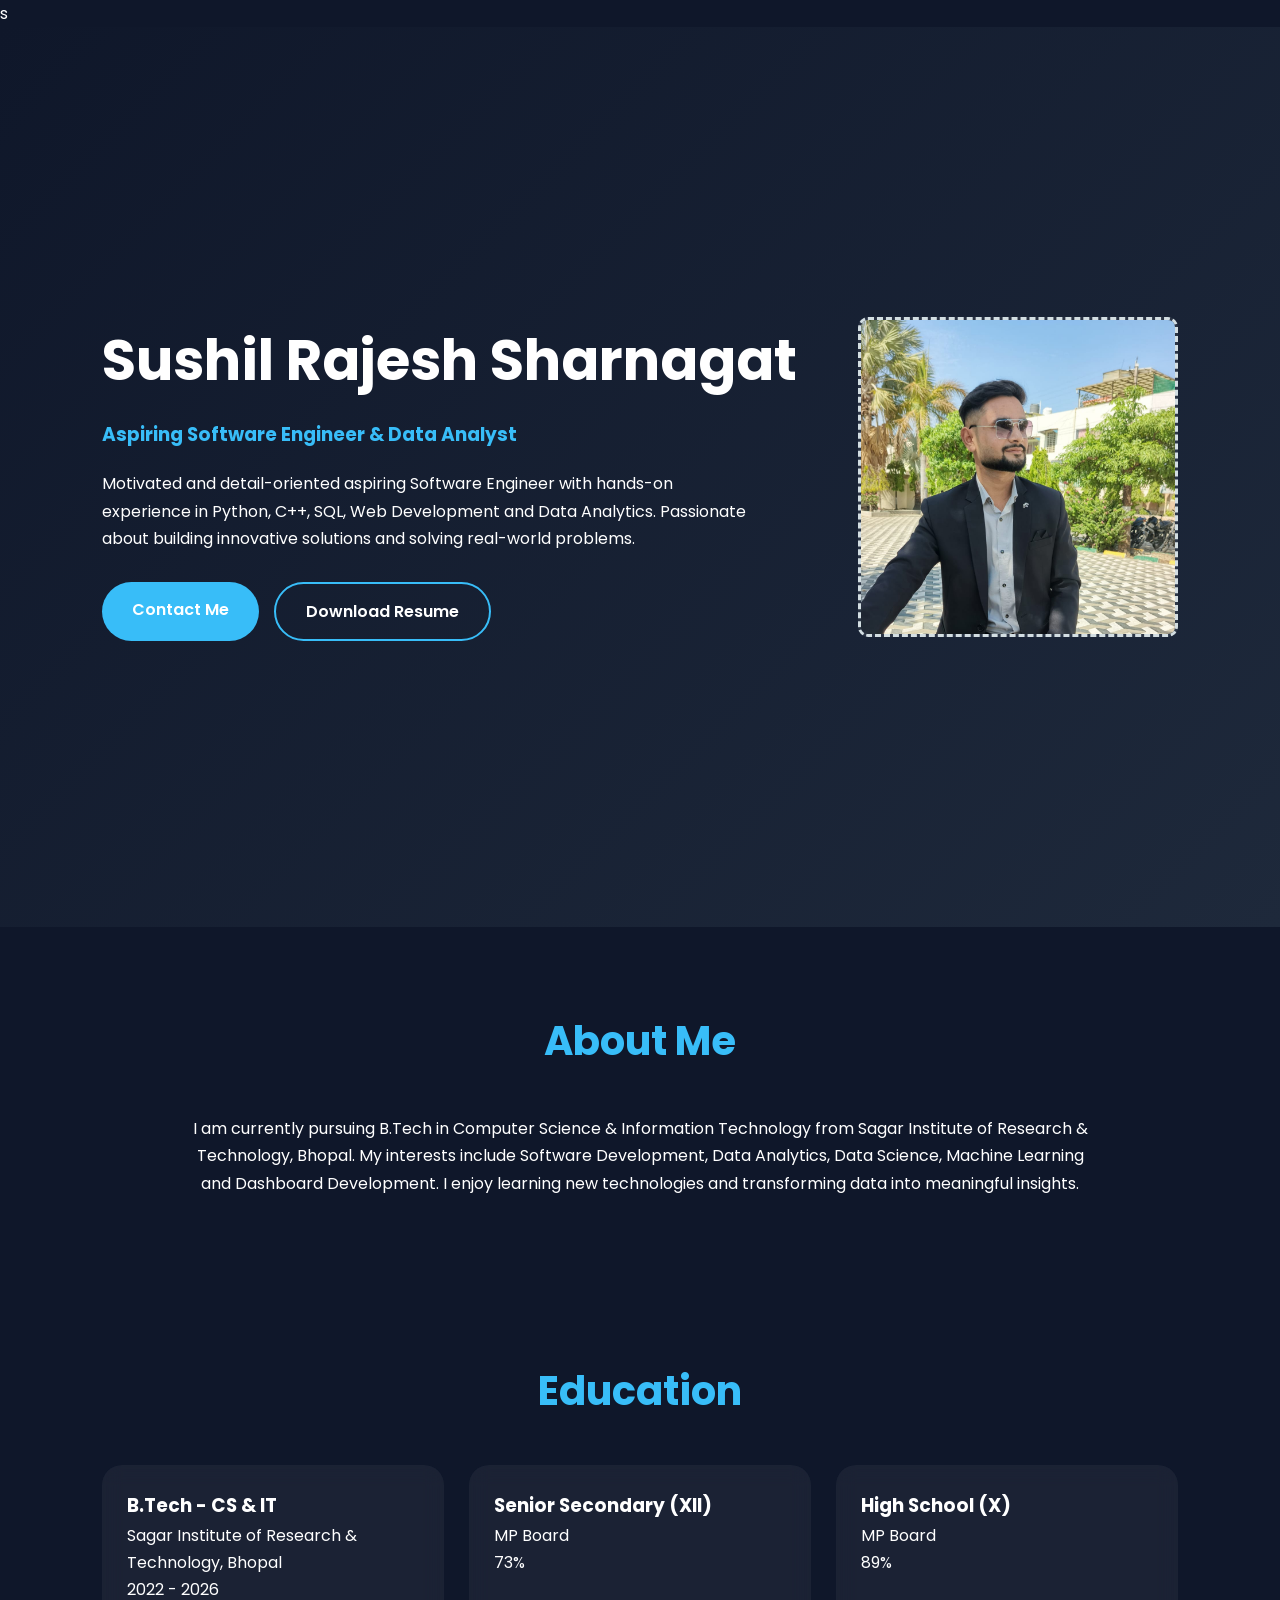
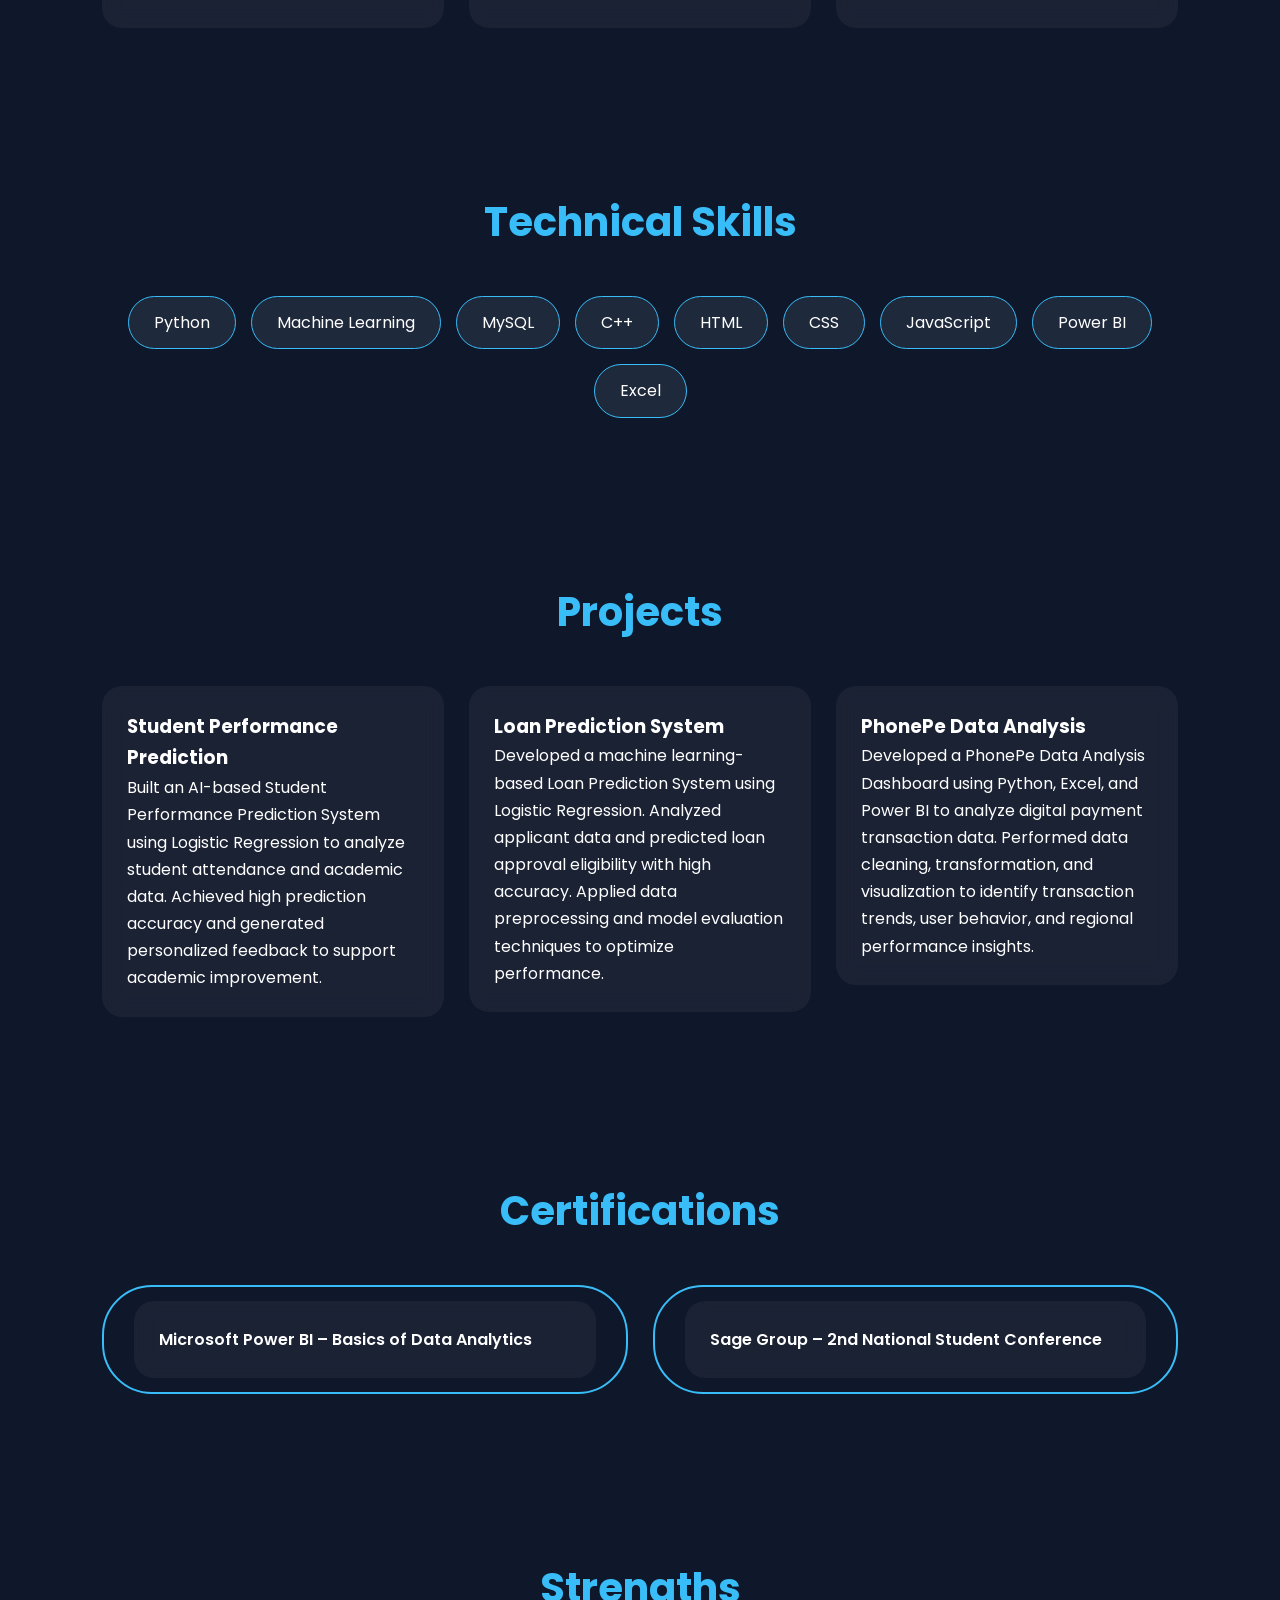
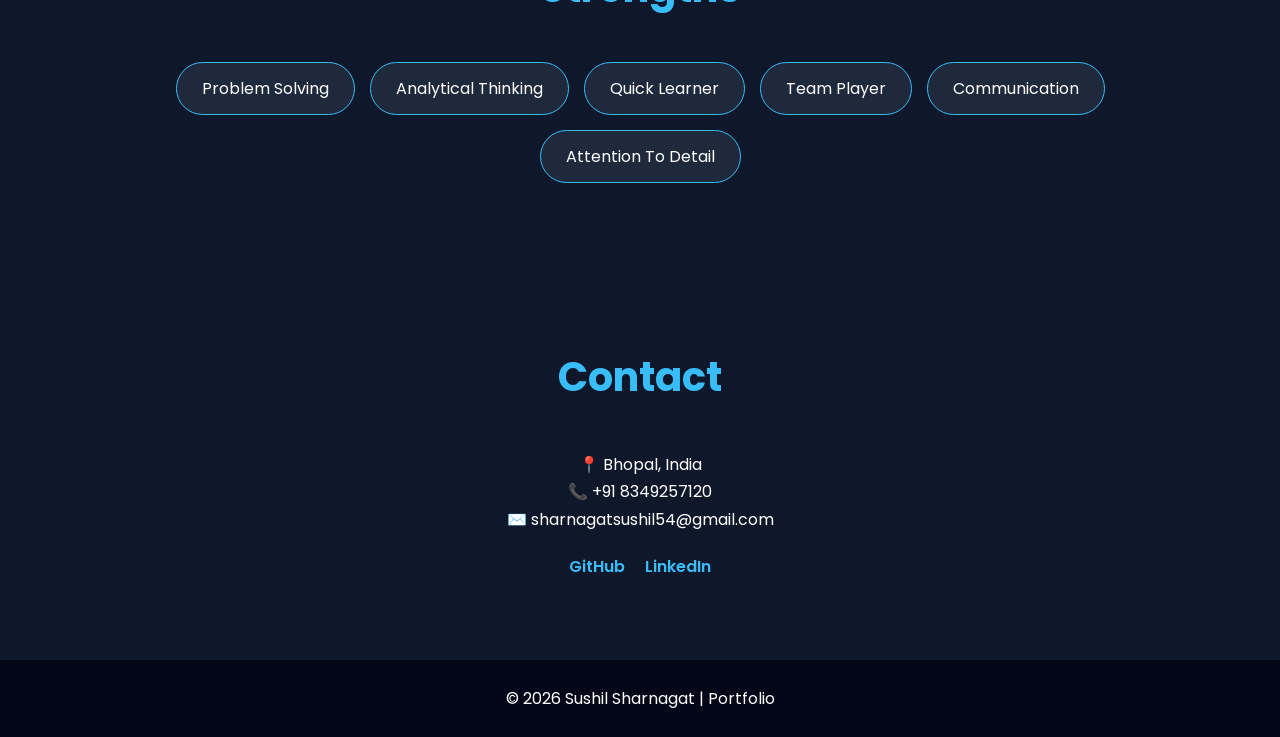
==== index.html @ e47459ec "Rename Main.html to index.html" ====
<!DOCTYPE html>
<html lang="en">
<head>
<meta charset="UTF-8">
<meta name="viewport" content="width=device-width, initial-scale=1.0">
<title>Sushil Sharnagat | Portfolio</title>
<link rel="stylesheet" href="main.css">s
<link href="https://fonts.googleapis.com/css2?family=Poppins:wght@300;400;500;600;700&display=swap" rel="stylesheet">
</head>

<body>

<header class="hero">

<div class="hero-content">

<div class="hero-text">
<h1>Sushil Rajesh Sharnagat</h1>
<h3>Aspiring Software Engineer & Data Analyst</h3>

<p>
Motivated and detail-oriented aspiring Software Engineer with hands-on
experience in Python, C++, SQL, Web Development and Data Analytics.
Passionate about building innovative solutions and solving real-world problems.
</p>

<div class="hero-btns">
<a href="#contact" class="btn">Contact Me</a>

<!-- Resume Link Here -->
<a href="Sushil_Sharnagat_Resume.pdf" target="_blank" class="btn secondary">
Download Resume
</a>
</div>
</div>

<div class="photo-box">
<span><img src="Sushil.jpeg" alt="Profile"></span>
</div>

</div>

</header>

<section class="section">
<h2>About Me</h2>

<p class="about">
I am currently pursuing B.Tech in Computer Science & Information Technology
from Sagar Institute of Research & Technology, Bhopal.
My interests include Software Development, Data Analytics,
Data Science, Machine Learning and Dashboard Development.
I enjoy learning new technologies and transforming data into meaningful insights.
</p>
</section>

<section class="section">
<h2>Education</h2>

<div class="timeline">

<div class="card">
<h3>B.Tech - CS & IT</h3>
<p>Sagar Institute of Research & Technology, Bhopal</p>
<span>2022 - 2026</span>
</div>

<div class="card">
<h3>Senior Secondary (XII)</h3>
<p>MP Board</p>
<span>73%</span>
</div>

<div class="card">
<h3>High School (X)</h3>
<p>MP Board</p>
<span>89%</span>
</div>

</div>
</section>

<section class="section">
<h2>Technical Skills</h2>

<div class="skills">

<div class="skill-card">Python</div>
<div class="skill-card">Machine Learning</div>
<div class="skill-card">MySQL</div>
<div class="skill-card">C++</div>
<div class="skill-card">HTML</div>
<div class="skill-card">CSS</div>
<div class="skill-card">JavaScript</div>
<div class="skill-card">Power BI</div>
<div class="skill-card">Excel</div>

</div>
</section>

<section class="section">
<h2>Projects</h2>

<div class="projects">
<a href="https://ai-based-student-performance.onrender.com" target="_blank" class="project-link">
<div class="project-card">
<h3 >Student Performance Prediction</h3>
<p>
Built an AI-based Student Performance Prediction System using Logistic Regression
to analyze student attendance and academic data. Achieved high prediction accuracy
and generated personalized feedback to support academic improvement.
</p>
</div>
</a>

<a href="https://ai-loan-prediction-system.streamlit.app/" target="_blank" class="project-link">
<div class="project-card">
<h3>Loan Prediction System</h3>
<p>
Developed a machine learning-based Loan Prediction System using Logistic Regression.
Analyzed applicant data and predicted loan approval eligibility with high accuracy.
Applied data preprocessing and model evaluation techniques to optimize performance.
</p>
</div>
</a>
<a href="https://github.com/SushilS213/PhonePe-Data-Analysis-With-Visualization" target="_blank" class="project-link">
<div class="project-card">
<h3>PhonePe Data Analysis</h3>
<p>
Developed a PhonePe Data Analysis Dashboard using Python, Excel, and Power BI to analyze digital payment transaction data.
Performed data cleaning, transformation, and visualization to identify transaction trends, user behavior, and regional performance insights.
</p>
</div>
</a>

</div>
</section>

<section class="section">
<h2>Certifications</h2>

<div class="certifications">

<a href="Certificate of Data Analysis.pdf" target="_blank" class="btn secondary">
<div class="card">
    Microsoft Power BI – Basics of Data Analytics
</div>
</a>

<a href="Sage Certificate.jpeg" target="_blank" class="btn secondary">
<div class="card">
Sage Group – 2nd National Student Conference
</div>
</a>
</div>
</section>

<section class="section">
<h2>Strengths</h2>

<div class="skills">
<div class="skill-card">Problem Solving</div>
<div class="skill-card">Analytical Thinking</div>
<div class="skill-card">Quick Learner</div>
<div class="skill-card">Team Player</div>
<div class="skill-card">Communication</div>
<div class="skill-card">Attention To Detail</div>
</div>

</section>

<section id="contact" class="section">

<h2>Contact</h2>

<div class="contact-box">

<p>📍 Bhopal, India</p>
<p>📞 +91 8349257120</p>
<p>✉️ sharnagatsushil54@gmail.com</p>

<div class="socials">

<a href="https://github.com/SushilS213" target="_blank">
GitHub
</a>

<a href="https://www.linkedin.com/in/sushil-sharnagat-8957b0297" target="_blank">
LinkedIn
</a>

</div>

</div>

</section>

<footer>
© 2026 Sushil Sharnagat | Portfolio
</footer>

</body>
</html>
---- main.css ----
*{
margin:0;
padding:0;
box-sizing:border-box;
font-family:'Poppins',sans-serif;
}

body{
background:#0f172a;
color:white;
line-height:1.7;
}

.hero{
min-height:100vh;
display:flex;
align-items:center;
justify-content:center;
padding:50px 8%;
background:linear-gradient(135deg,#0f172a,#1e293b);
}

.hero-content{
width:100%;
max-width:1200px;
display:flex;
align-items:center;
justify-content:space-between;
gap:60px;
flex-wrap:wrap;
}

.hero-text{
flex:1;
min-width:300px;
}

.hero-text h1{
font-size:3.5rem;
margin-bottom:10px;
}

.hero-text h3{
color:#38bdf8;
margin-bottom:20px;
}

.hero-text p{
max-width:650px;
}

.hero-btns{
margin-top:30px;
display:flex;
gap:15px;
flex-wrap:wrap;
}

.btn{
padding:14px 30px;
background:#38bdf8;
color:white;
text-decoration:none;
border-radius:50px;
font-weight:600;
transition:.3s;
}

.btn:hover{
transform:translateY(-4px);
}

.secondary{
background:transparent;
border:2px solid #38bdf8;
}

.photo-box{
width:320px;
height:320px;
background:rgba(255,255,255,0.08);
border:3px dashed #d3dee2;
display:flex;
align-items:center;
justify-content:center;
border-radius:10px;
overflow: hidden;
}
.photo-box img{
width:100%;
height:100%;
object-fit: contain;
}
.section{
padding:80px 8%;
}

.section h2{
text-align:center;
font-size:2.5rem;
margin-bottom:40px;
color:#38bdf8;
}

.about{
max-width:900px;
margin:auto;
text-align:center;
}

.timeline,
.projects,
.certifications{
display:grid;
grid-template-columns:repeat(auto-fit,minmax(250px,1fr));
gap:25px;
}

.card,
.project-card{
background:rgba(255,255,255,.05);
padding:25px;
border-radius:20px;
backdrop-filter:blur(10px);
transition:.3s;
}

/* .card:hover,
.project-card:hover{
transform:translateY(-8px);
} */
.project-link{
    text-decoration:none;
    color:white;
    display:block;
}
.skills{
display:flex;
justify-content:center;
flex-wrap:wrap;
gap:15px;
}

.skill-card{
background:#1e293b;
padding:12px 25px;
border-radius:30px;
border:1px solid #38bdf8;
}

.contact-box{
text-align:center;
}

.socials{
margin-top:20px;
display:flex;
justify-content:center;
gap:20px;
flex-wrap:wrap;
}

.socials a{
color:#38bdf8;
text-decoration:none;
font-weight:600;
}

footer{
text-align:center;
padding:25px;
background:#020617;
}

@media(max-width:768px){

.hero-content{
flex-direction:column-reverse;
text-align:center;
}

.hero-text h1{
font-size:2.5rem;
}

.photo-box{
width:250px;
height:250px;
}

.hero-btns{
justify-content:center;
}
}
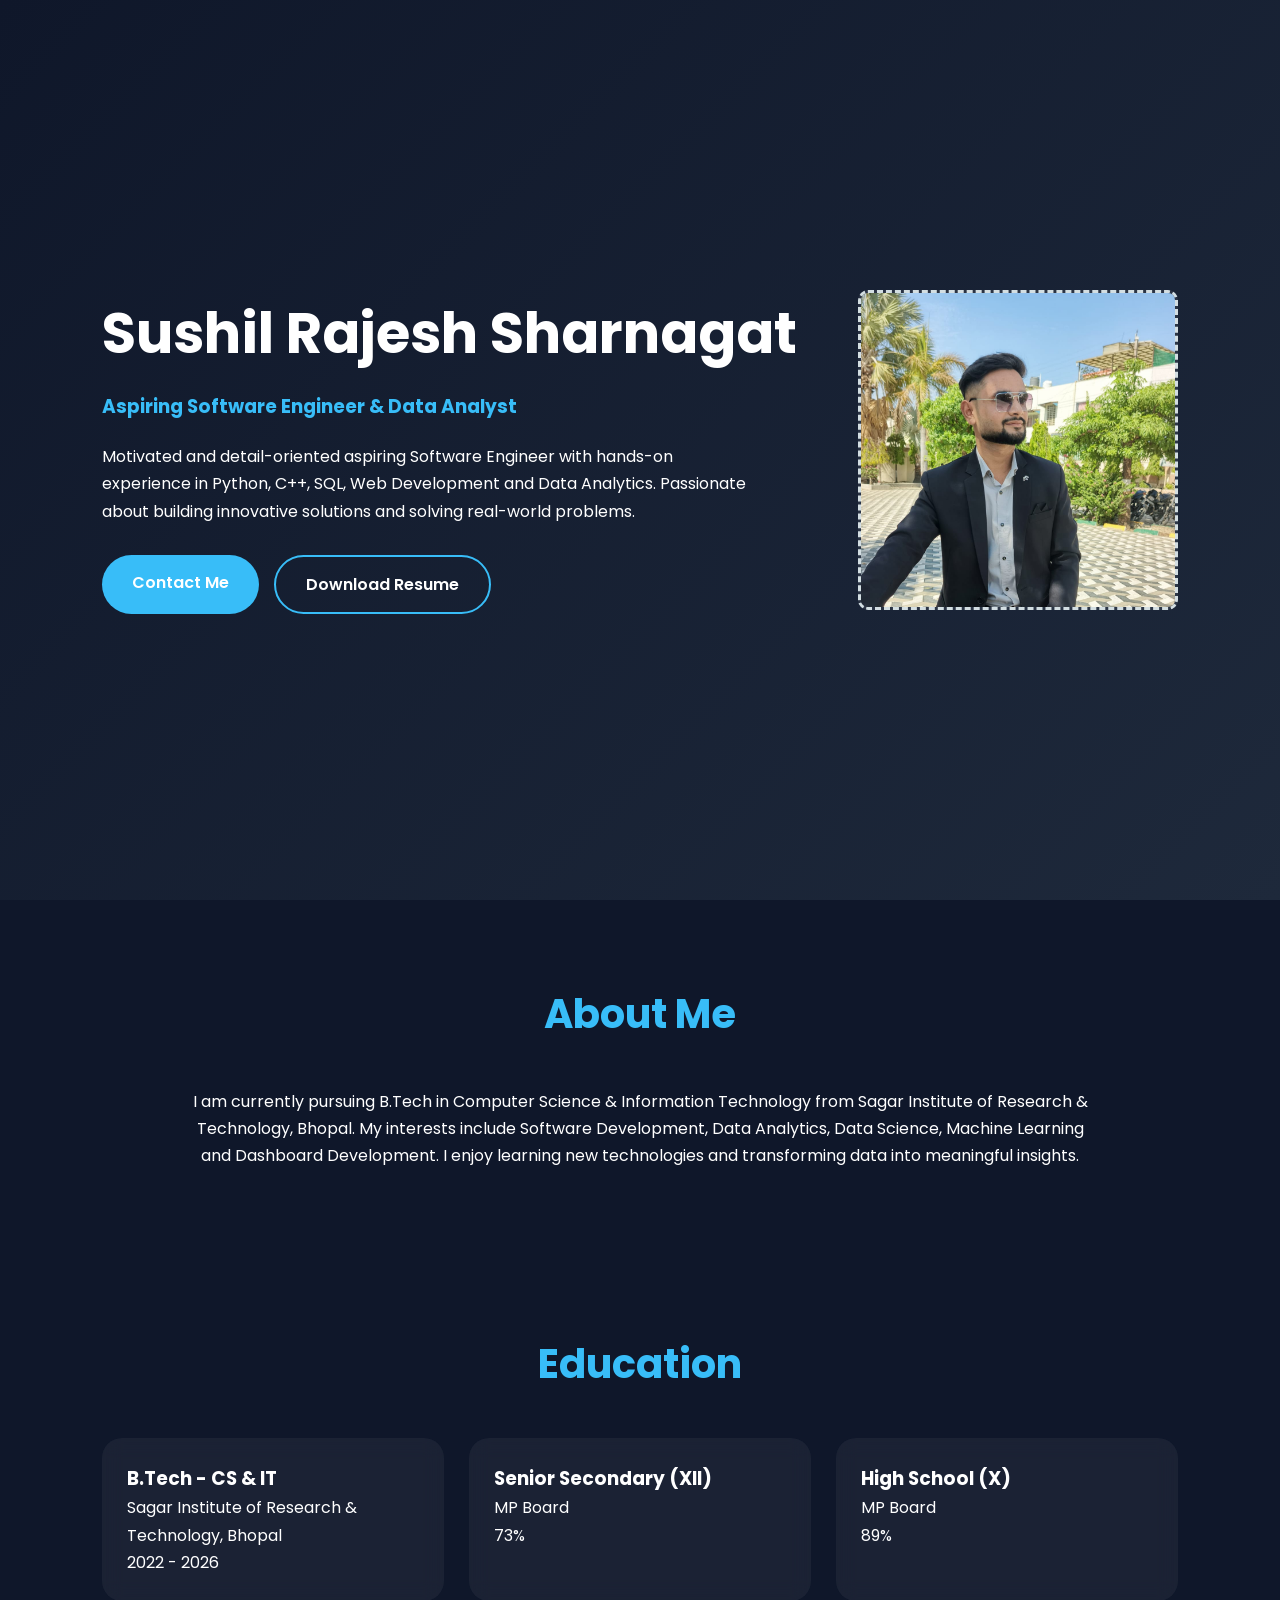
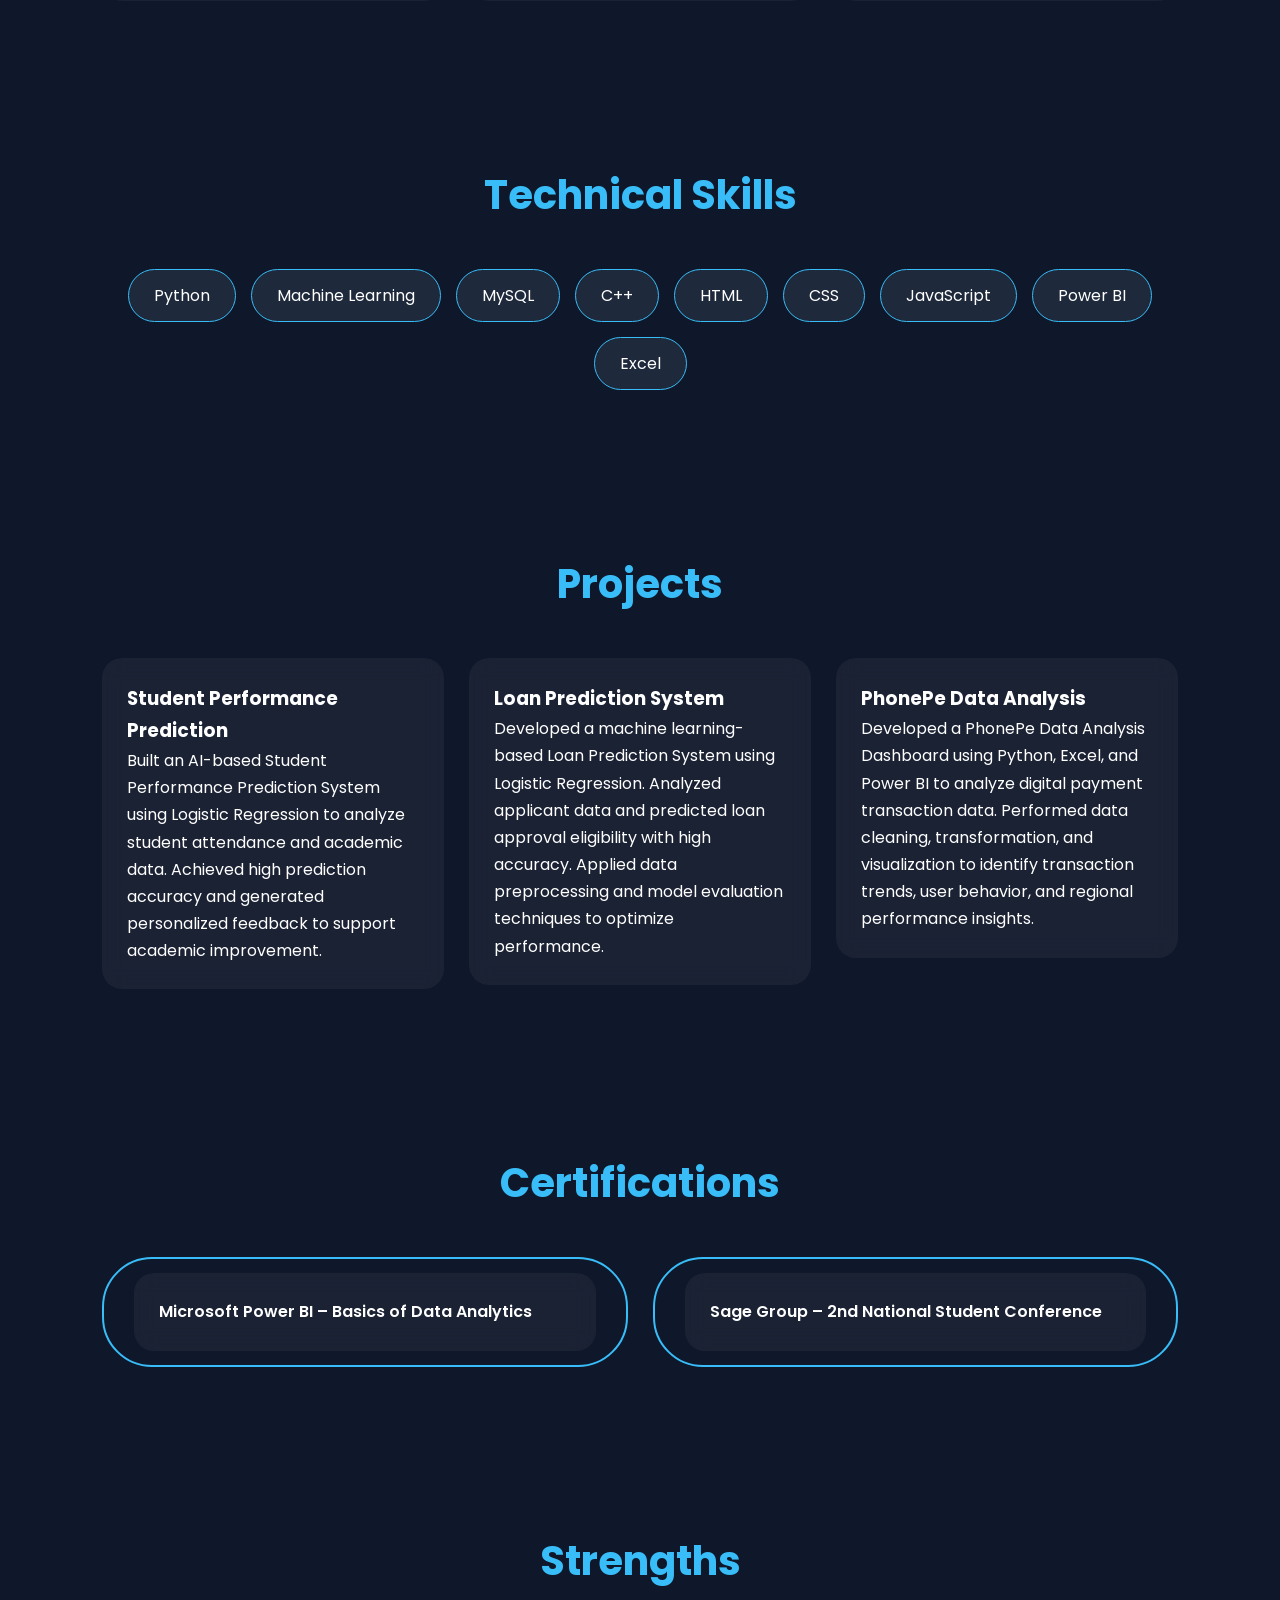
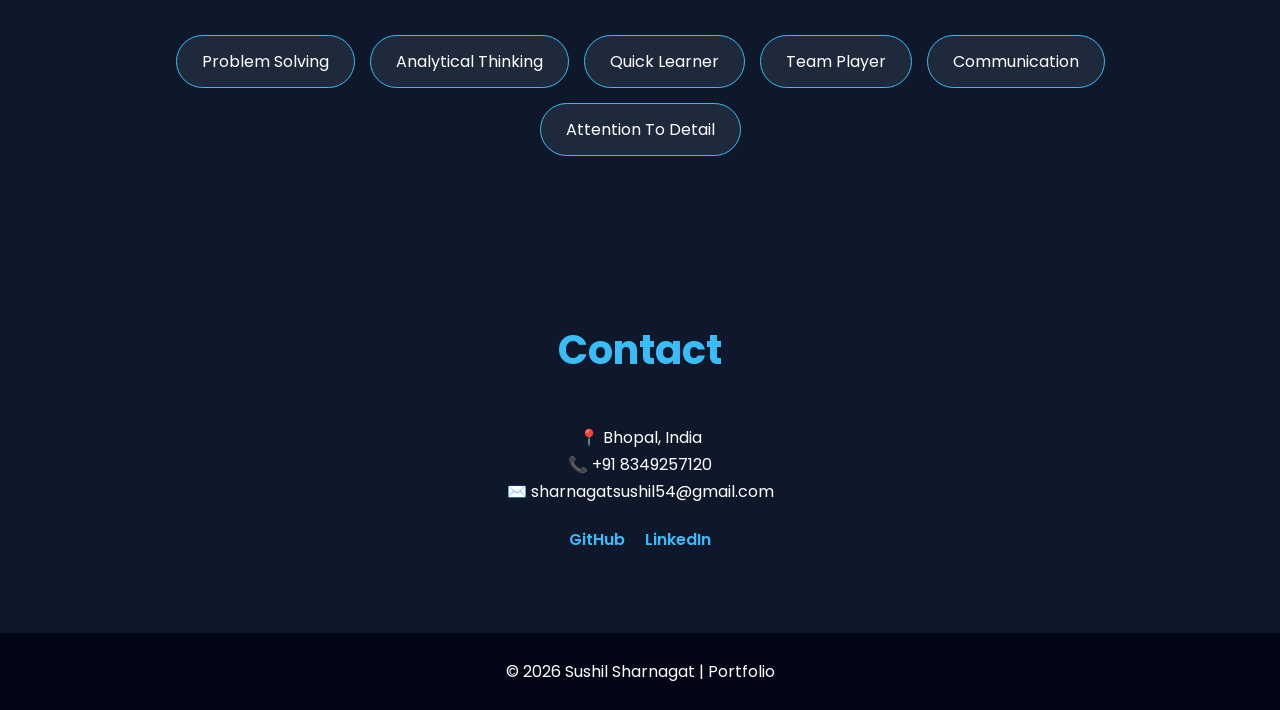
==== commit 71e959f6: "Fix HTML structure and update stylesheet link Updated stylesheet link and fixed HTML structure." ====
--- a/index.html
+++ b/index.html
@@ -4,7 +4,7 @@
 <meta charset="UTF-8">
 <meta name="viewport" content="width=device-width, initial-scale=1.0">
 <title>Sushil Sharnagat | Portfolio</title>
-<link rel="stylesheet" href="main.css">s
+<link rel="stylesheet" href="style.css">
 <link href="https://fonts.googleapis.com/css2?family=Poppins:wght@300;400;500;600;700&display=swap" rel="stylesheet">
 </head>
 
--- a/style.css
+++ b/style.css
@@ -0,0 +1,194 @@
+*{
+margin:0;
+padding:0;
+box-sizing:border-box;
+font-family:'Poppins',sans-serif;
+}
+
+body{
+background:#0f172a;
+color:white;
+line-height:1.7;
+}
+
+.hero{
+min-height:100vh;
+display:flex;
+align-items:center;
+justify-content:center;
+padding:50px 8%;
+background:linear-gradient(135deg,#0f172a,#1e293b);
+}
+
+.hero-content{
+width:100%;
+max-width:1200px;
+display:flex;
+align-items:center;
+justify-content:space-between;
+gap:60px;
+flex-wrap:wrap;
+}
+
+.hero-text{
+flex:1;
+min-width:300px;
+}
+
+.hero-text h1{
+font-size:3.5rem;
+margin-bottom:10px;
+}
+
+.hero-text h3{
+color:#38bdf8;
+margin-bottom:20px;
+}
+
+.hero-text p{
+max-width:650px;
+}
+
+.hero-btns{
+margin-top:30px;
+display:flex;
+gap:15px;
+flex-wrap:wrap;
+}
+
+.btn{
+padding:14px 30px;
+background:#38bdf8;
+color:white;
+text-decoration:none;
+border-radius:50px;
+font-weight:600;
+transition:.3s;
+}
+
+.btn:hover{
+transform:translateY(-4px);
+}
+
+.secondary{
+background:transparent;
+border:2px solid #38bdf8;
+}
+
+.photo-box{
+width:320px;
+height:320px;
+background:rgba(255,255,255,0.08);
+border:3px dashed #d3dee2;
+display:flex;
+align-items:center;
+justify-content:center;
+border-radius:10px;
+overflow: hidden;
+}
+.photo-box img{
+width:100%;
+height:100%;
+object-fit: contain;
+}
+.section{
+padding:80px 8%;
+}
+
+.section h2{
+text-align:center;
+font-size:2.5rem;
+margin-bottom:40px;
+color:#38bdf8;
+}
+
+.about{
+max-width:900px;
+margin:auto;
+text-align:center;
+}
+
+.timeline,
+.projects,
+.certifications{
+display:grid;
+grid-template-columns:repeat(auto-fit,minmax(250px,1fr));
+gap:25px;
+}
+
+.card,
+.project-card{
+background:rgba(255,255,255,.05);
+padding:25px;
+border-radius:20px;
+backdrop-filter:blur(10px);
+transition:.3s;
+}
+
+/* .card:hover,
+.project-card:hover{
+transform:translateY(-8px);
+} */
+.project-link{
+    text-decoration:none;
+    color:white;
+    display:block;
+}
+.skills{
+display:flex;
+justify-content:center;
+flex-wrap:wrap;
+gap:15px;
+}
+
+.skill-card{
+background:#1e293b;
+padding:12px 25px;
+border-radius:30px;
+border:1px solid #38bdf8;
+}
+
+.contact-box{
+text-align:center;
+}
+
+.socials{
+margin-top:20px;
+display:flex;
+justify-content:center;
+gap:20px;
+flex-wrap:wrap;
+}
+
+.socials a{
+color:#38bdf8;
+text-decoration:none;
+font-weight:600;
+}
+
+footer{
+text-align:center;
+padding:25px;
+background:#020617;
+}
+
+@media(max-width:768px){
+
+.hero-content{
+flex-direction:column-reverse;
+text-align:center;
+}
+
+.hero-text h1{
+font-size:2.5rem;
+}
+
+.photo-box{
+width:250px;
+height:250px;
+}
+
+.hero-btns{
+justify-content:center;
+}
+}
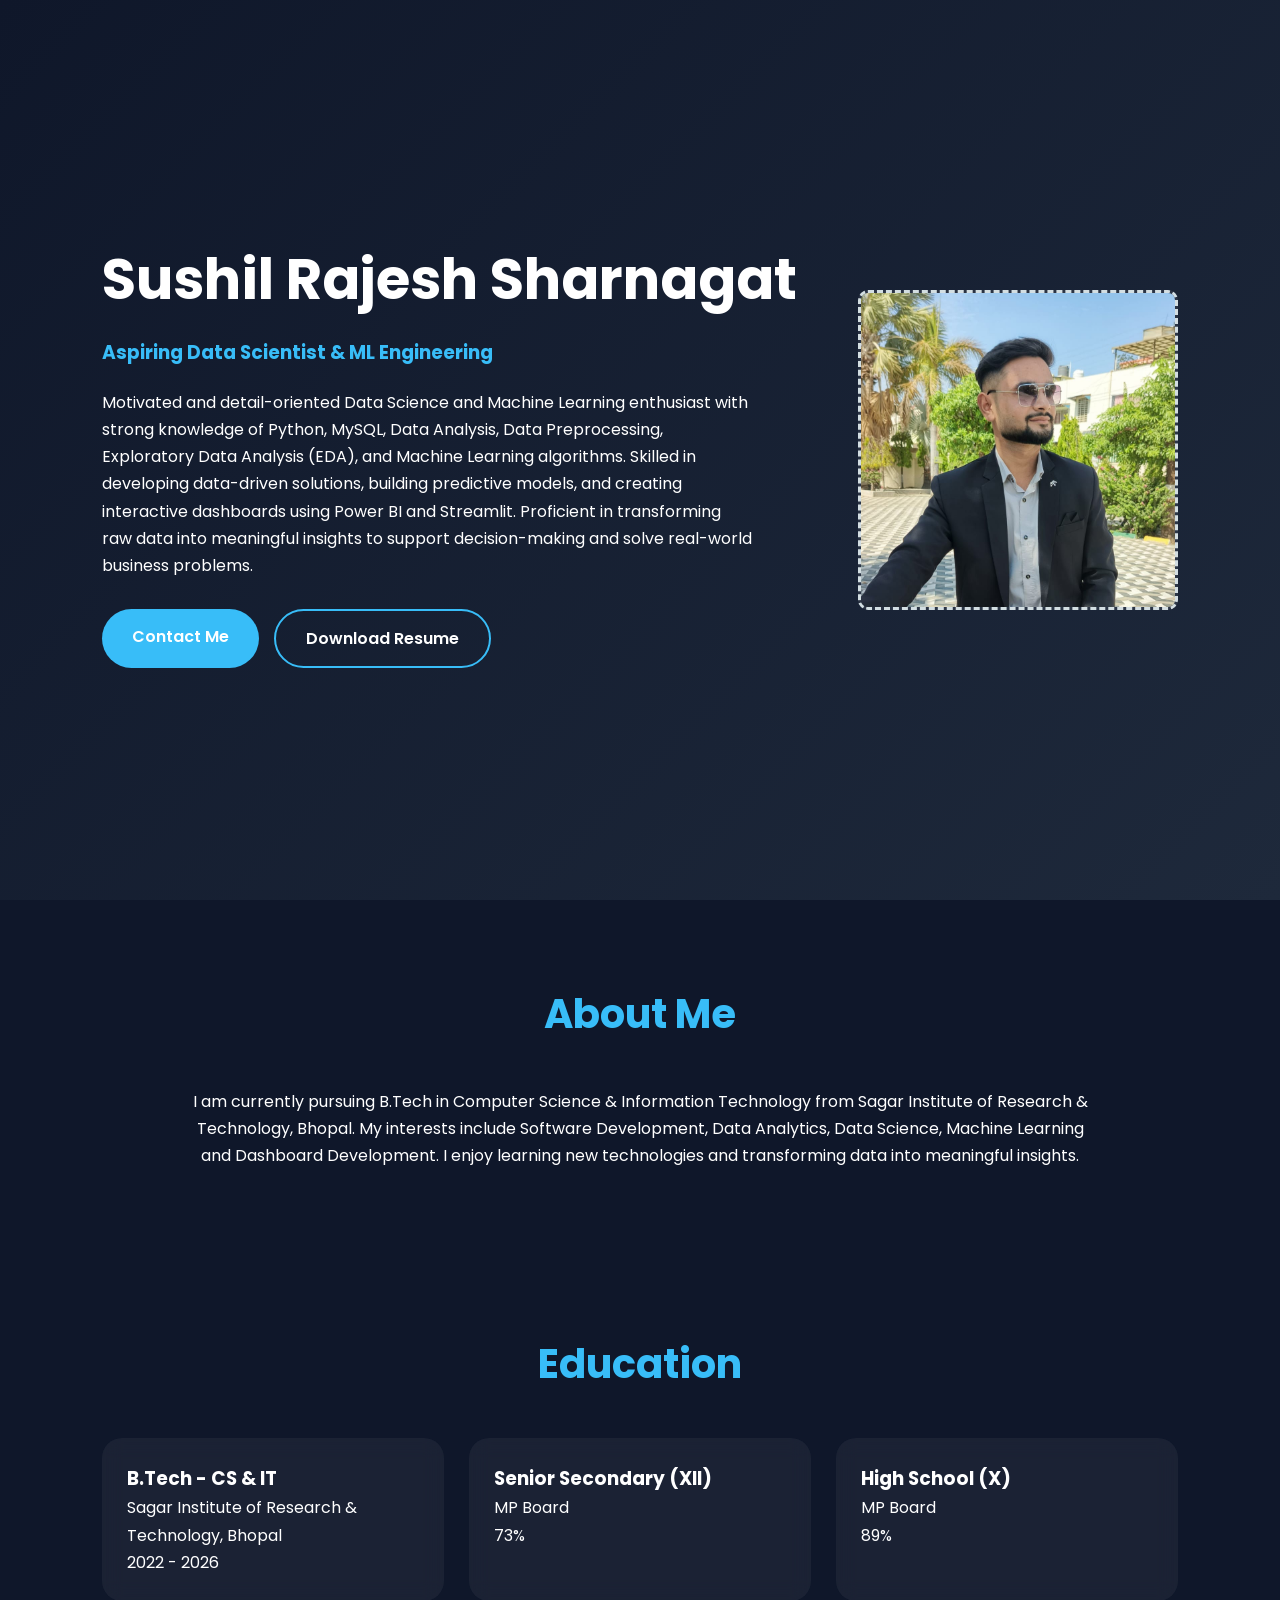
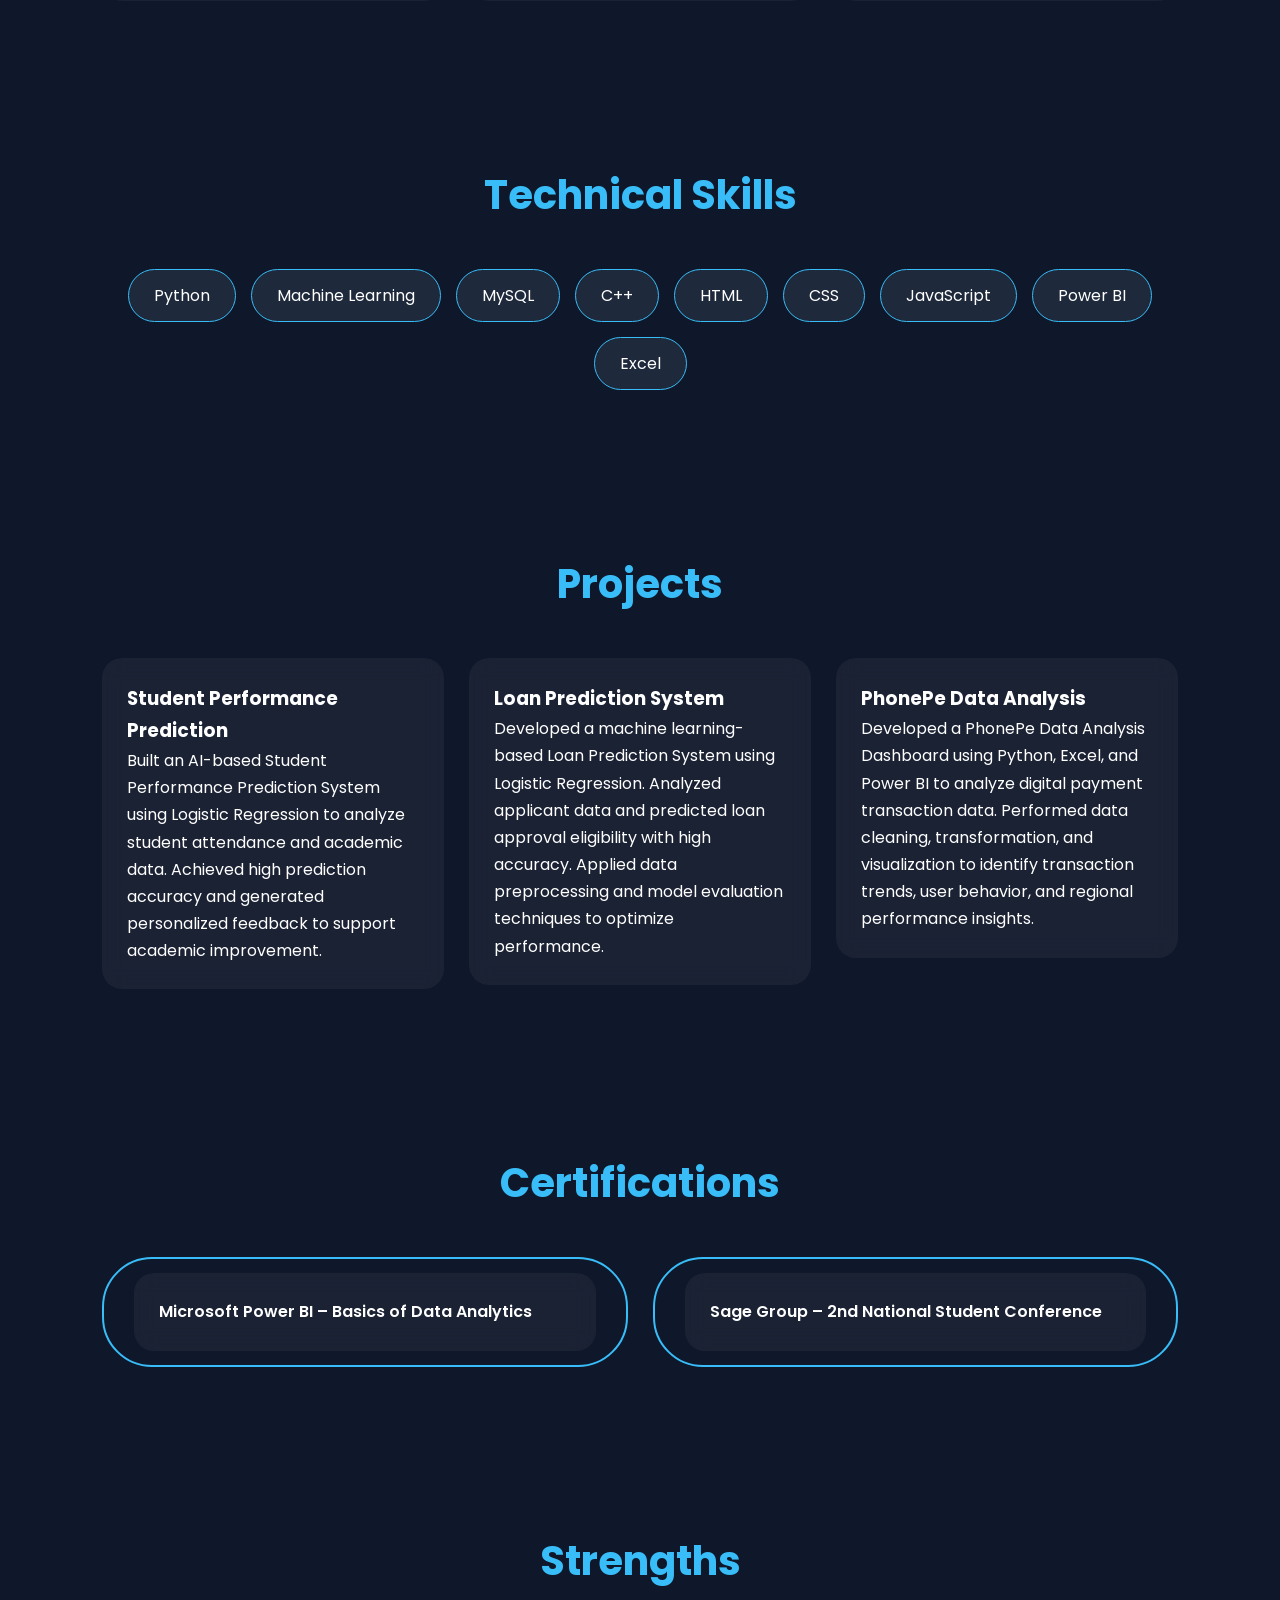
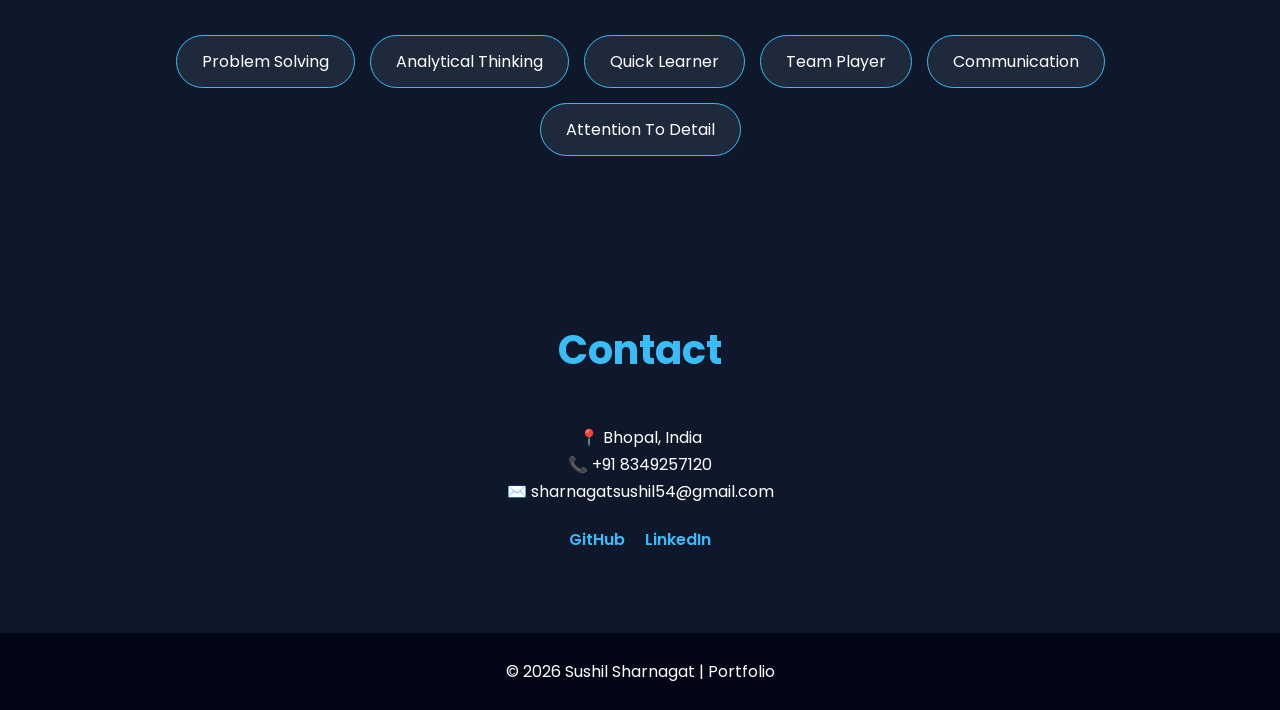
==== commit 14a16846: "Updated portfolio" ====
--- a/index.html
+++ b/index.html
@@ -1,203 +1,207 @@
-<!DOCTYPE html>
-<html lang="en">
-<head>
-<meta charset="UTF-8">
-<meta name="viewport" content="width=device-width, initial-scale=1.0">
-<title>Sushil Sharnagat | Portfolio</title>
-<link rel="stylesheet" href="style.css">
-<link href="https://fonts.googleapis.com/css2?family=Poppins:wght@300;400;500;600;700&display=swap" rel="stylesheet">
-</head>
-
-<body>
-
-<header class="hero">
-
-<div class="hero-content">
-
-<div class="hero-text">
-<h1>Sushil Rajesh Sharnagat</h1>
-<h3>Aspiring Software Engineer & Data Analyst</h3>
-
-<p>
-Motivated and detail-oriented aspiring Software Engineer with hands-on
-experience in Python, C++, SQL, Web Development and Data Analytics.
-Passionate about building innovative solutions and solving real-world problems.
-</p>
-
-<div class="hero-btns">
-<a href="#contact" class="btn">Contact Me</a>
-
-<!-- Resume Link Here -->
-<a href="Sushil_Sharnagat_Resume.pdf" target="_blank" class="btn secondary">
-Download Resume
-</a>
-</div>
-</div>
-
-<div class="photo-box">
-<span><img src="Sushil.jpeg" alt="Profile"></span>
-</div>
-
-</div>
-
-</header>
-
-<section class="section">
-<h2>About Me</h2>
-
-<p class="about">
-I am currently pursuing B.Tech in Computer Science & Information Technology
-from Sagar Institute of Research & Technology, Bhopal.
-My interests include Software Development, Data Analytics,
-Data Science, Machine Learning and Dashboard Development.
-I enjoy learning new technologies and transforming data into meaningful insights.
-</p>
-</section>
-
-<section class="section">
-<h2>Education</h2>
-
-<div class="timeline">
-
-<div class="card">
-<h3>B.Tech - CS & IT</h3>
-<p>Sagar Institute of Research & Technology, Bhopal</p>
-<span>2022 - 2026</span>
-</div>
-
-<div class="card">
-<h3>Senior Secondary (XII)</h3>
-<p>MP Board</p>
-<span>73%</span>
-</div>
-
-<div class="card">
-<h3>High School (X)</h3>
-<p>MP Board</p>
-<span>89%</span>
-</div>
-
-</div>
-</section>
-
-<section class="section">
-<h2>Technical Skills</h2>
-
-<div class="skills">
-
-<div class="skill-card">Python</div>
-<div class="skill-card">Machine Learning</div>
-<div class="skill-card">MySQL</div>
-<div class="skill-card">C++</div>
-<div class="skill-card">HTML</div>
-<div class="skill-card">CSS</div>
-<div class="skill-card">JavaScript</div>
-<div class="skill-card">Power BI</div>
-<div class="skill-card">Excel</div>
-
-</div>
-</section>
-
-<section class="section">
-<h2>Projects</h2>
-
-<div class="projects">
-<a href="https://ai-based-student-performance.onrender.com" target="_blank" class="project-link">
-<div class="project-card">
-<h3 >Student Performance Prediction</h3>
-<p>
-Built an AI-based Student Performance Prediction System using Logistic Regression
-to analyze student attendance and academic data. Achieved high prediction accuracy
-and generated personalized feedback to support academic improvement.
-</p>
-</div>
-</a>
-
-<a href="https://ai-loan-prediction-system.streamlit.app/" target="_blank" class="project-link">
-<div class="project-card">
-<h3>Loan Prediction System</h3>
-<p>
-Developed a machine learning-based Loan Prediction System using Logistic Regression.
-Analyzed applicant data and predicted loan approval eligibility with high accuracy.
-Applied data preprocessing and model evaluation techniques to optimize performance.
-</p>
-</div>
-</a>
-<a href="https://github.com/SushilS213/PhonePe-Data-Analysis-With-Visualization" target="_blank" class="project-link">
-<div class="project-card">
-<h3>PhonePe Data Analysis</h3>
-<p>
-Developed a PhonePe Data Analysis Dashboard using Python, Excel, and Power BI to analyze digital payment transaction data.
-Performed data cleaning, transformation, and visualization to identify transaction trends, user behavior, and regional performance insights.
-</p>
-</div>
-</a>
-
-</div>
-</section>
-
-<section class="section">
-<h2>Certifications</h2>
-
-<div class="certifications">
-
-<a href="Certificate of Data Analysis.pdf" target="_blank" class="btn secondary">
-<div class="card">
-    Microsoft Power BI – Basics of Data Analytics
-</div>
-</a>
-
-<a href="Sage Certificate.jpeg" target="_blank" class="btn secondary">
-<div class="card">
-Sage Group – 2nd National Student Conference
-</div>
-</a>
-</div>
-</section>
-
-<section class="section">
-<h2>Strengths</h2>
-
-<div class="skills">
-<div class="skill-card">Problem Solving</div>
-<div class="skill-card">Analytical Thinking</div>
-<div class="skill-card">Quick Learner</div>
-<div class="skill-card">Team Player</div>
-<div class="skill-card">Communication</div>
-<div class="skill-card">Attention To Detail</div>
-</div>
-
-</section>
-
-<section id="contact" class="section">
-
-<h2>Contact</h2>
-
-<div class="contact-box">
-
-<p>📍 Bhopal, India</p>
-<p>📞 +91 8349257120</p>
-<p>✉️ sharnagatsushil54@gmail.com</p>
-
-<div class="socials">
-
-<a href="https://github.com/SushilS213" target="_blank">
-GitHub
-</a>
-
-<a href="https://www.linkedin.com/in/sushil-sharnagat-8957b0297" target="_blank">
-LinkedIn
-</a>
-
-</div>
-
-</div>
-
-</section>
-
-<footer>
-© 2026 Sushil Sharnagat | Portfolio
-</footer>
-
-</body>
-</html>
+<!DOCTYPE html>
+<html lang="en">
+<head>
+<meta charset="UTF-8">
+<meta name="viewport" content="width=device-width, initial-scale=1.0">
+<title>Sushil Sharnagat | Portfolio</title>
+<link rel="stylesheet" href="style.css">
+<link href="https://fonts.googleapis.com/css2?family=Poppins:wght@300;400;500;600;700&display=swap" rel="stylesheet">
+</head>
+
+<body>
+
+<header class="hero">
+
+<div class="hero-content">
+
+<div class="hero-text">
+<h1>Sushil Rajesh Sharnagat</h1>
+<h3>Aspiring Data Scientist & ML Engineering</h3>
+
+<p>
+Motivated and detail-oriented Data Science and 
+Machine Learning enthusiast with strong knowledge of Python, 
+MySQL, Data Analysis, Data Preprocessing, Exploratory Data Analysis (EDA), 
+and Machine Learning algorithms. Skilled in developing data-driven solutions, 
+building predictive models, and creating interactive dashboards using Power BI 
+and Streamlit. Proficient in transforming raw data into meaningful insights to 
+support decision-making and solve real-world business problems.
+</p>
+
+<div class="hero-btns">
+<a href="#contact" class="btn">Contact Me</a>
+
+<!-- Resume Link Here -->
+<a href="Sushil_Sharnagat_Resume.pdf" target="_blank" class="btn secondary">
+Download Resume
+</a>
+</div>
+</div>
+
+<div class="photo-box">
+<span><img src="Sushil.jpeg" alt="Profile"></span>
+</div>
+
+</div>
+
+</header>
+
+<section class="section">
+<h2>About Me</h2>
+
+<p class="about">
+I am currently pursuing B.Tech in Computer Science & Information Technology
+from Sagar Institute of Research & Technology, Bhopal.
+My interests include Software Development, Data Analytics,
+Data Science, Machine Learning and Dashboard Development.
+I enjoy learning new technologies and transforming data into meaningful insights.
+</p>
+</section>
+
+<section class="section">
+<h2>Education</h2>
+
+<div class="timeline">
+
+<div class="card">
+<h3>B.Tech - CS & IT</h3>
+<p>Sagar Institute of Research & Technology, Bhopal</p>
+<span>2022 - 2026</span>
+</div>
+
+<div class="card">
+<h3>Senior Secondary (XII)</h3>
+<p>MP Board</p>
+<span>73%</span>
+</div>
+
+<div class="card">
+<h3>High School (X)</h3>
+<p>MP Board</p>
+<span>89%</span>
+</div>
+
+</div>
+</section>
+
+<section class="section">
+<h2>Technical Skills</h2>
+
+<div class="skills">
+
+<div class="skill-card">Python</div>
+<div class="skill-card">Machine Learning</div>
+<div class="skill-card">MySQL</div>
+<div class="skill-card">C++</div>
+<div class="skill-card">HTML</div>
+<div class="skill-card">CSS</div>
+<div class="skill-card">JavaScript</div>
+<div class="skill-card">Power BI</div>
+<div class="skill-card">Excel</div>
+
+</div>
+</section>
+
+<section class="section">
+<h2>Projects</h2>
+
+<div class="projects">
+<a href="https://ai-based-student-performance.onrender.com" target="_blank" class="project-link">
+<div class="project-card">
+<h3 >Student Performance Prediction</h3>
+<p>
+Built an AI-based Student Performance Prediction System using Logistic Regression
+to analyze student attendance and academic data. Achieved high prediction accuracy
+and generated personalized feedback to support academic improvement.
+</p>
+</div>
+</a>
+
+<a href="https://ai-loan-prediction-system.streamlit.app/" target="_blank" class="project-link">
+<div class="project-card">
+<h3>Loan Prediction System</h3>
+<p>
+Developed a machine learning-based Loan Prediction System using Logistic Regression.
+Analyzed applicant data and predicted loan approval eligibility with high accuracy.
+Applied data preprocessing and model evaluation techniques to optimize performance.
+</p>
+</div>
+</a>
+<a href="https://github.com/SushilS213/PhonePe-Data-Analysis-With-Visualization" target="_blank" class="project-link">
+<div class="project-card">
+<h3>PhonePe Data Analysis</h3>
+<p>
+Developed a PhonePe Data Analysis Dashboard using Python, Excel, and Power BI to analyze digital payment transaction data.
+Performed data cleaning, transformation, and visualization to identify transaction trends, user behavior, and regional performance insights.
+</p>
+</div>
+</a>
+
+</div>
+</section>
+
+<section class="section">
+<h2>Certifications</h2>
+
+<div class="certifications">
+
+<a href="Certificate of Data Analysis.pdf" target="_blank" class="btn secondary">
+<div class="card">
+    Microsoft Power BI – Basics of Data Analytics
+</div>
+</a>
+
+<a href="Sage Certificate.jpeg" target="_blank" class="btn secondary">
+<div class="card">
+Sage Group – 2nd National Student Conference
+</div>
+</a>
+</div>
+</section>
+
+<section class="section">
+<h2>Strengths</h2>
+
+<div class="skills">
+<div class="skill-card">Problem Solving</div>
+<div class="skill-card">Analytical Thinking</div>
+<div class="skill-card">Quick Learner</div>
+<div class="skill-card">Team Player</div>
+<div class="skill-card">Communication</div>
+<div class="skill-card">Attention To Detail</div>
+</div>
+
+</section>
+
+<section id="contact" class="section">
+
+<h2>Contact</h2>
+
+<div class="contact-box">
+
+<p>📍 Bhopal, India</p>
+<p>📞 +91 8349257120</p>
+<p>✉️ sharnagatsushil54@gmail.com</p>
+
+<div class="socials">
+
+<a href="https://github.com/SushilS213" target="_blank">
+GitHub
+</a>
+
+<a href="https://www.linkedin.com/in/sushil-sharnagat-8957b0297" target="_blank">
+LinkedIn
+</a>
+
+</div>
+
+</div>
+
+</section>
+
+<footer>
+© 2026 Sushil Sharnagat | Portfolio
+</footer>
+
+</body>
+</html>
--- a/style.css
+++ b/style.css
@@ -1,194 +1,194 @@
-*{
-margin:0;
-padding:0;
-box-sizing:border-box;
-font-family:'Poppins',sans-serif;
-}
-
-body{
-background:#0f172a;
-color:white;
-line-height:1.7;
-}
-
-.hero{
-min-height:100vh;
-display:flex;
-align-items:center;
-justify-content:center;
-padding:50px 8%;
-background:linear-gradient(135deg,#0f172a,#1e293b);
-}
-
-.hero-content{
-width:100%;
-max-width:1200px;
-display:flex;
-align-items:center;
-justify-content:space-between;
-gap:60px;
-flex-wrap:wrap;
-}
-
-.hero-text{
-flex:1;
-min-width:300px;
-}
-
-.hero-text h1{
-font-size:3.5rem;
-margin-bottom:10px;
-}
-
-.hero-text h3{
-color:#38bdf8;
-margin-bottom:20px;
-}
-
-.hero-text p{
-max-width:650px;
-}
-
-.hero-btns{
-margin-top:30px;
-display:flex;
-gap:15px;
-flex-wrap:wrap;
-}
-
-.btn{
-padding:14px 30px;
-background:#38bdf8;
-color:white;
-text-decoration:none;
-border-radius:50px;
-font-weight:600;
-transition:.3s;
-}
-
-.btn:hover{
-transform:translateY(-4px);
-}
-
-.secondary{
-background:transparent;
-border:2px solid #38bdf8;
-}
-
-.photo-box{
-width:320px;
-height:320px;
-background:rgba(255,255,255,0.08);
-border:3px dashed #d3dee2;
-display:flex;
-align-items:center;
-justify-content:center;
-border-radius:10px;
-overflow: hidden;
-}
-.photo-box img{
-width:100%;
-height:100%;
-object-fit: contain;
-}
-.section{
-padding:80px 8%;
-}
-
-.section h2{
-text-align:center;
-font-size:2.5rem;
-margin-bottom:40px;
-color:#38bdf8;
-}
-
-.about{
-max-width:900px;
-margin:auto;
-text-align:center;
-}
-
-.timeline,
-.projects,
-.certifications{
-display:grid;
-grid-template-columns:repeat(auto-fit,minmax(250px,1fr));
-gap:25px;
-}
-
-.card,
-.project-card{
-background:rgba(255,255,255,.05);
-padding:25px;
-border-radius:20px;
-backdrop-filter:blur(10px);
-transition:.3s;
-}
-
-/* .card:hover,
-.project-card:hover{
-transform:translateY(-8px);
-} */
-.project-link{
-    text-decoration:none;
-    color:white;
-    display:block;
-}
-.skills{
-display:flex;
-justify-content:center;
-flex-wrap:wrap;
-gap:15px;
-}
-
-.skill-card{
-background:#1e293b;
-padding:12px 25px;
-border-radius:30px;
-border:1px solid #38bdf8;
-}
-
-.contact-box{
-text-align:center;
-}
-
-.socials{
-margin-top:20px;
-display:flex;
-justify-content:center;
-gap:20px;
-flex-wrap:wrap;
-}
-
-.socials a{
-color:#38bdf8;
-text-decoration:none;
-font-weight:600;
-}
-
-footer{
-text-align:center;
-padding:25px;
-background:#020617;
-}
-
-@media(max-width:768px){
-
-.hero-content{
-flex-direction:column-reverse;
-text-align:center;
-}
-
-.hero-text h1{
-font-size:2.5rem;
-}
-
-.photo-box{
-width:250px;
-height:250px;
-}
-
-.hero-btns{
-justify-content:center;
-}
-}
+*{
+margin:0;
+padding:0;
+box-sizing:border-box;
+font-family:'Poppins',sans-serif;
+}
+
+body{
+background:#0f172a;
+color:white;
+line-height:1.7;
+}
+
+.hero{
+min-height:100vh;
+display:flex;
+align-items:center;
+justify-content:center;
+padding:50px 8%;
+background:linear-gradient(135deg,#0f172a,#1e293b);
+}
+
+.hero-content{
+width:100%;
+max-width:1200px;
+display:flex;
+align-items:center;
+justify-content:space-between;
+gap:60px;
+flex-wrap:wrap;
+}
+
+.hero-text{
+flex:1;
+min-width:300px;
+}
+
+.hero-text h1{
+font-size:3.5rem;
+margin-bottom:10px;
+}
+
+.hero-text h3{
+color:#38bdf8;
+margin-bottom:20px;
+}
+
+.hero-text p{
+max-width:650px;
+}
+
+.hero-btns{
+margin-top:30px;
+display:flex;
+gap:15px;
+flex-wrap:wrap;
+}
+
+.btn{
+padding:14px 30px;
+background:#38bdf8;
+color:white;
+text-decoration:none;
+border-radius:50px;
+font-weight:600;
+transition:.3s;
+}
+
+.btn:hover{
+transform:translateY(-4px);
+}
+
+.secondary{
+background:transparent;
+border:2px solid #38bdf8;
+}
+
+.photo-box{
+width:320px;
+height:320px;
+background:rgba(255,255,255,0.08);
+border:3px dashed #d3dee2;
+display:flex;
+align-items:center;
+justify-content:center;
+border-radius:10px;
+overflow: hidden;
+}
+.photo-box img{
+width:100%;
+height:100%;
+object-fit: contain;
+}
+.section{
+padding:80px 8%;
+}
+
+.section h2{
+text-align:center;
+font-size:2.5rem;
+margin-bottom:40px;
+color:#38bdf8;
+}
+
+.about{
+max-width:900px;
+margin:auto;
+text-align:center;
+}
+
+.timeline,
+.projects,
+.certifications{
+display:grid;
+grid-template-columns:repeat(auto-fit,minmax(250px,1fr));
+gap:25px;
+}
+
+.card,
+.project-card{
+background:rgba(255,255,255,.05);
+padding:25px;
+border-radius:20px;
+backdrop-filter:blur(10px);
+transition:.3s;
+}
+
+/* .card:hover,
+.project-card:hover{
+transform:translateY(-8px);
+} */
+.project-link{
+    text-decoration:none;
+    color:white;
+    display:block;
+}
+.skills{
+display:flex;
+justify-content:center;
+flex-wrap:wrap;
+gap:15px;
+}
+
+.skill-card{
+background:#1e293b;
+padding:12px 25px;
+border-radius:30px;
+border:1px solid #38bdf8;
+}
+
+.contact-box{
+text-align:center;
+}
+
+.socials{
+margin-top:20px;
+display:flex;
+justify-content:center;
+gap:20px;
+flex-wrap:wrap;
+}
+
+.socials a{
+color:#38bdf8;
+text-decoration:none;
+font-weight:600;
+}
+
+footer{
+text-align:center;
+padding:25px;
+background:#020617;
+}
+
+@media(max-width:768px){
+
+.hero-content{
+flex-direction:column-reverse;
+text-align:center;
+}
+
+.hero-text h1{
+font-size:2.5rem;
+}
+
+.photo-box{
+width:250px;
+height:250px;
+}
+
+.hero-btns{
+justify-content:center;
+}
+}
